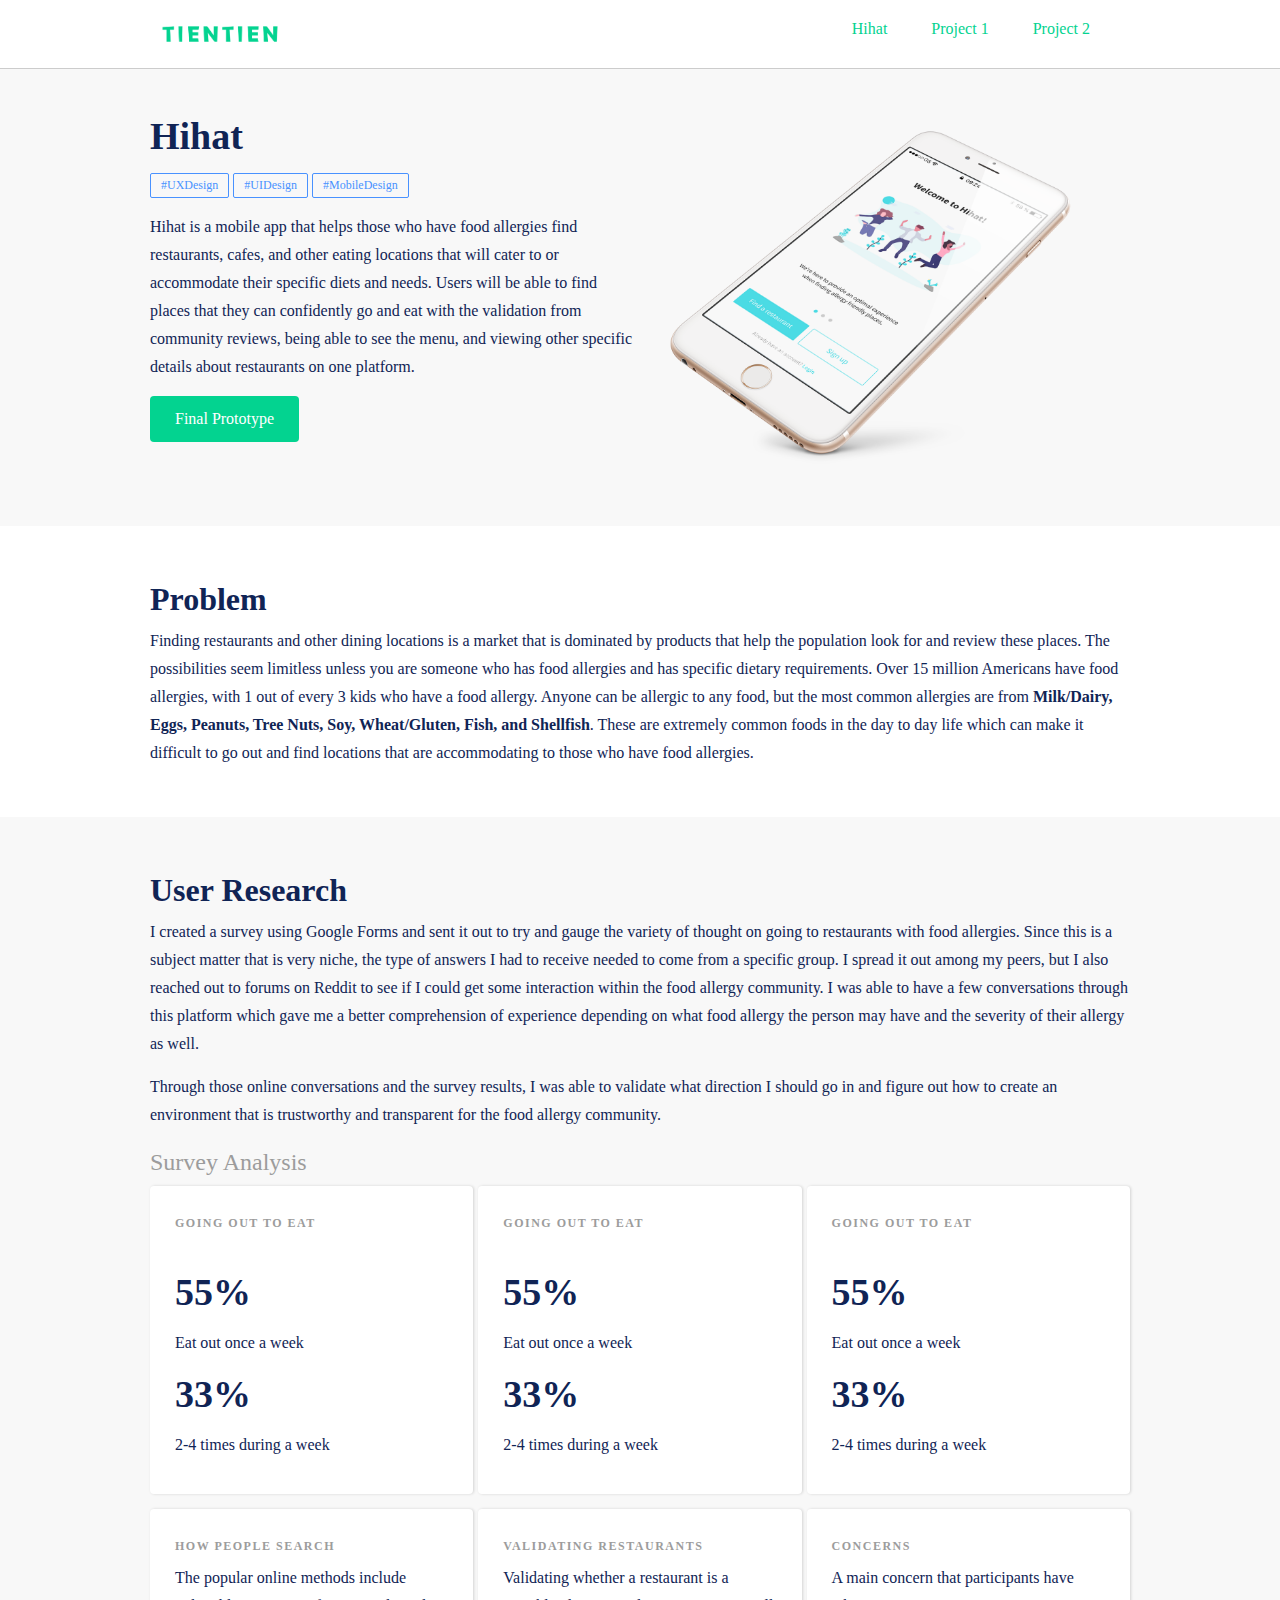
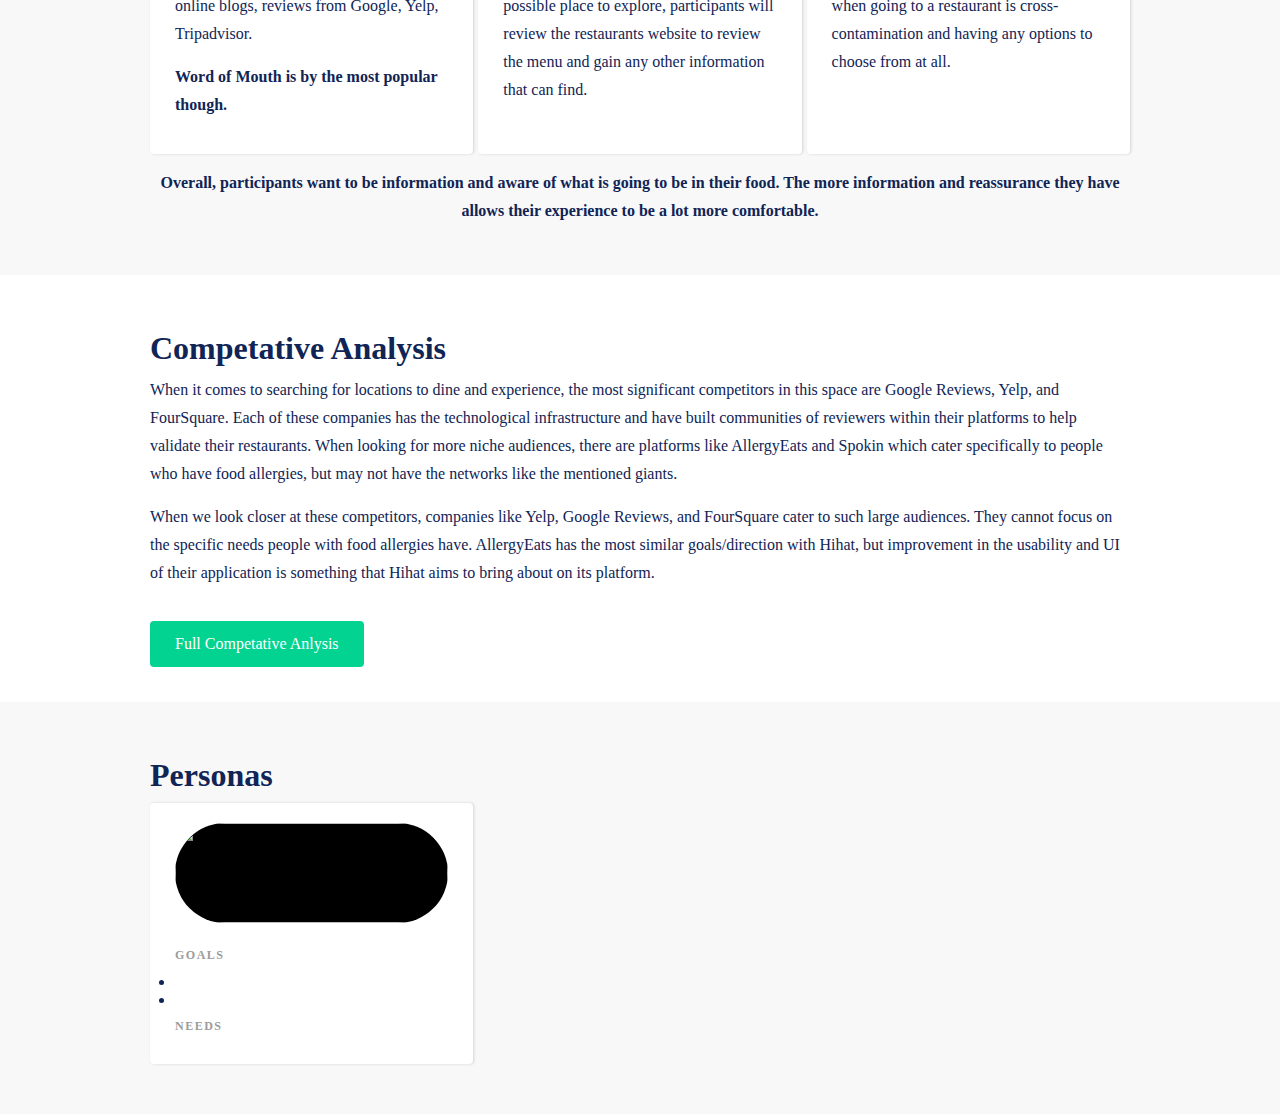
==== projects/hihat.html @ 645c4d50 "add hihat case study" ====
<!DOCTYPE HTML>
<html lang = "en">
<head>
	 <!-- basic.html -->
  <title>Tien-Tien | Digital Designer</title>
  <meta charset = "UTF-8" />
  <!--FONT-->
	<link rel="stylesheet" type="text/css" href="../styles/base.css">
  <link rel="stylesheet" href="https://use.typekit.net/vpk2exa.css">
	<link rel="stylesheet" href="https://use.fontawesome.com/releases/v5.3.1/css/all.css" integrity="sha384-mzrmE5qonljUremFsqc01SB46JvROS7bZs3IO2EmfFsd15uHvIt+Y8vEf7N7fWAU" crossorigin="anonymous">
</head>
<body>
	<nav class="navbar-prj"> <!--NAVIGATION-->
		<div class="container">
			<img class="logo" src="../images/Logos/tien-logo_type-sg-h.png"/><!--LOGO-->
			<ul>
				<li><a href="#">Hihat</a></li>
				<li><a href="#">Project 1</a></li>
				<li><a href="#">Project 2</a></li>
			</ul>
		</div>
	</nav>
	<section class="hero project-hero smokey-white">
		<div class="container">
			<div class="flex">
				<div class="two-cols">
					<h1>Hihat</h1>
					<ul class="hashtag-wrap">
						<li>#UXDesign</li>
						<li>#UIDesign</li>
						<li>#MobileDesign</li>
					</ul>
					<p>Hihat is a mobile app that helps those who have food allergies find restaurants, cafes, and other eating locations that will cater to or accommodate their specific diets and needs. Users will be able to find places that they can confidently go and eat with the validation from community reviews, being able to see the menu, and viewing other specific details about restaurants on one platform.</p>
					<a class="button" href="">Final Prototype</a>
				</div>
				<div class="two-cols">
					<img src="../images/hihat-display.png">
				</div>
			</div>
		</div>
	</section>
	<section id="#problem">
		<div class="container">
			<h2>Problem</h2>
			<p>Finding restaurants and other dining locations is a market that is dominated by products that help the population look for and review these places. The possibilities seem limitless unless you are someone who has food allergies and has specific dietary requirements. Over 15 million Americans have food allergies, with 1 out of every 3 kids who have a food allergy. Anyone can be allergic to any food, but the most common allergies are from <strong>Milk/Dairy, Eggs, Peanuts, Tree Nuts, Soy, Wheat/Gluten, Fish, and Shellfish</strong>. These are extremely common foods in the day to day life which can make it difficult to go out and find locations that are accommodating to those who have food allergies.</p>
		</div>
	</section>
	<section id="userResearch" class="smokey-white">
		<div class="container">
			<h2>User Research</h2>
			<p>I created a survey using Google Forms and sent it out to try and gauge the variety of thought on going to restaurants with food allergies. Since this is a subject matter that is very niche, the type of answers I had to receive needed to come from a specific group. I spread it out among my peers, but I also reached out to forums on Reddit to see if I could get some interaction within the food allergy community. I was able to have a few conversations through this platform which gave me a better comprehension of experience depending on what food allergy the person may have and the severity of their allergy as well.</p>
			<p>Through those online conversations and the survey results, I was able to validate what direction I should go in and figure out how to create an environment that is trustworthy and transparent for the food allergy community.</p>
			<h3>Survey Analysis</h3>
			<div class="flex-bwt">
				<div class="three-cols card">
					<h6>Going out to eat</h6>
					<img src="">
					<h1>55%</h1>
					<p>Eat out once a week</p>
					<h1>33%</h1>
					<p>2-4 times during a week</p>
				</div>
				<div class="three-cols card">
					<h6>Going out to eat</h6>
					<img src="">
					<h1>55%</h1>
					<p>Eat out once a week</p>
					<h1>33%</h1>
					<p>2-4 times during a week</p>
				</div>
				<div class="three-cols card">
					<h6>Going out to eat</h6>
					<img src="">
					<h1>55%</h1>
					<p>Eat out once a week</p>
					<h1>33%</h1>
					<p>2-4 times during a week</p>
				</div>
			</div>
			<div class="flex-bwt">
				<div class="three-cols card">
					<h6>How people search</h6>
					<p>The popular online methods include online blogs, reviews from Google, Yelp, Tripadvisor.</p>
					<p><strong>Word of Mouth is by the most popular though.</strong></p>
				</div>
				<div class="three-cols card">
					<h6>Validating Restaurants</h6>
					<p>Validating whether a restaurant is a possible place to explore, participants will review the restaurants website to review the menu and gain any other information that can find.</p>
				</div>
				<div class="three-cols card">
					<h6>Concerns</h6>
					<p>A main concern that participants have when going to a restaurant is cross-contamination and having any options to choose from at all. </p>
				</div>
			</div>
			<p class="text-center"><strong>Overall, participants want to be information and aware of what is going to be in their food. The more information and reassurance they have allows their experience to be a lot more comfortable. </strong></p>
		</div>
	</section>
	<section id="compAnalysis">
		<div class="container">
			<h2>Competative Analysis</h2>
			<p>When it comes to searching for locations to dine and experience, the most significant competitors in this space are Google Reviews, Yelp, and FourSquare. Each of these companies has the technological infrastructure and have built communities of reviewers within their platforms to help validate their restaurants. When looking for more niche audiences, there are platforms like AllergyEats and Spokin which cater specifically to people who have food allergies, but may not have the networks like the mentioned giants.</p>
			<p>When we look closer at these competitors, companies like Yelp, Google Reviews, and FourSquare cater to such large audiences. They cannot focus on the specific needs people with food allergies have. AllergyEats has the most similar goals/direction with Hihat, but improvement in the usability and UI of their application is something that Hihat aims to bring about on its platform.</p>
			<div class="flex-bwt">
				<div class="four-cols"><img src=""></div>
				<div class="four-cols"><img src=""></div>
				<div class="four-cols"><img src=""></div>
				<div class="four-cols"><img src=""></div>
			</div>
			<a class="button" href="">Full Competative Anlysis</a>
		</div>
	</section>
	<section id="personas" class="smokey-white">
		<div class="container">
			<h2>Personas</h2>
			<div class="flex-bwt">
				<div class="three-cols card">
					<img class="profile" src="">
					<h6>Goals</h6>
						<ul>
							<li></li>
							<li></li>
						</ul>
					<h6>Needs</h6>
				</div>
			</div>
		</div>
	</section>
</body>
</html>
---- styles/base.css ----
/* CSS for my Portfolio */

* {
	box-sizing: border-box;
	margin: 0;
	padding: 0;
	color: #102455;
}

/*
TABLE OF CONTENTS
  1. General styles
  2. Navigation
  3. Portfolio
  4. About
  5. Contact
*/

/* GENERAL STYLES */
a {
	text-decoration-line: none;
	color: #03d390;
}
a:hover{
	text-decoration-line: underline;
}
h1 {
	font-weight: bold; 
	font-size: 38px;
	margin: 10px 0px 15px 0px;
}
h2 { 
	font-size: 32px;
	line-height: 36px;
	margin: 20px 0 10px 0;
}
h3 {
	font-weight: 400;
	font-size: 24px;
	color: #9c9c9c;
	margin: 20px 0px 10px 0px;
}
h4 { }
h5 { }
h6 {
	font-size: 12px;
	color: #9c9c9c;
	font-weight: bold;
	text-transform: uppercase;
	letter-spacing: 1.5px;
	margin: 10px 0px;
}
p {
	font-size: 16px; 
	line-height: 28px;
	margin-bottom: 15px;
}
.text-center {
	text-align: center;
}
section {
	padding: 35px 0px;
}
.container {
	margin: 0px 150px 0px 150px;
}
.smokey-white {
	background-color: #F8F8F8;
}
.button {
	display: inline-block;
	text-align: center;
	color: white;
	background-color: #03d390;
	border-radius: 4px;
	padding: 14px 25px;
	text-decoration: none;
}
.button:hover{
	text-decoration: none;
	box-shadow: 1px 2px 10px 4px rgba(0,0,0, 0.15);
}
img {
	border-radius: 4px;
	width: 100%;
	height: auto;
	margin-bottom: 15px;
}
.profile {
	width: 100xpx;
	height: 100px;
	border-radius: 100px;
	background-color: black;
}
.card {
	background-color: white;
	border-radius: 4px;
	box-shadow: 1px 0px 3px rgba(0,0,0, 0.15);
	padding: 20px 25px;
	margin-bottom: 15px;
}

/*FLEXBOX*/
.flex {
	display: flex;
	justify-content:flex-start;
	flex-direction: row;
	flex-wrap: wrap;
}
.flex-bwt {
	display: flex;
	align-items: stretch;
	justify-content:space-between;
	flex-direction: row;
	flex-wrap: wrap;
}
.two-cols {width: 50%;}
.three-cols {width: 33%;}
.four-cols {width: 23%;}
.flex-30 {width: 30%;}
.flex-70 {width: 70%;}
.flex-padding {padding: 0px 25px 25px 25px;}

/*NAVIGATION*/
nav, .navbar-prj {
	background-color: white;
	position: fixed;
	border-bottom: 1px solid #ccc;
	padding: 10px 0px;
	width: 100%;
}
.navbar-prj {
	position:relative;
}
nav > .container {
	display: flex;
	justify-content: space-between;
	align-items: flex-start;
}
nav > .container > ul > li {
	display: inline-block;
	text-align: center;
	padding: 10px 0px;
	margin-right: 40px;
}
nav > .container > ul > li > a{
	text-decoration: none;
}
.logo {
	width: 140px;
	height: auto;
	margin-bottom: 0px;
}
.navbar-prj {
	
}

/* HEADER */
header {
	text-align: center;
	height: 85vh;
}
.hero {
	display: flex;
	justify-content: center;
	align-items: center;
	flex-direction: column;
}
.hero > .container > p {
	color: #9c9c9c;
}
.me {
	width: 120px;
	height: auto;
}

/* PORTFOLIO */
.things {
	background-color: #102455;
	border-radius: 4px;
	color: white;
	display: block;
	font-size: 12px;
	margin: -55px auto 25px auto;
	padding: 12px 15px;
	text-align: center;
	text-decoration: none;
	width: 15%;
}
article {
	padding: 35px;
	border: 1px solid gray;
	border-radius: 4px;
	background-color: white;
}
.hashtag-wrap {
	list-style: none;
	padding-bottom: 15px;
}
.hashtag-wrap > li{
	border: 1px solid #4992ff;
	border-radius: 2px;
	color: #4992ff;
	display: inline-block;
	font-size: 12px;
	font-weight: lighter;
	padding: 4px 10px;
	text-align: center;
}

/* ABOUT */
.resume-btn {
	width: 100%;
}
.dp-icon {
	width: 100px;
	height: 100px;
}
.fun-things {
	border: 1px solid #4992ff;
	border-radius: 4px;
	padding: 20px;
	text-align: center;
	width: 32%;
}
.fun-things > img {
	height: 120px;
	width: 120px;
	margin: 0px auto 15px auto;
}

/*CONTACT*/
#contact {
	text-align: center;
}
.email-btn {
	width: 25%;
}
.social-media {
	font-size: 20px;
	margin-bottom: 15px;
}
.social-media > a {
	display: inline-block;
	margin-right: 15px;
}

/*FOOTER*/
footer {
	height: 100px;
	background-color: #2D2D2D;
	padding: 20px 0;
}
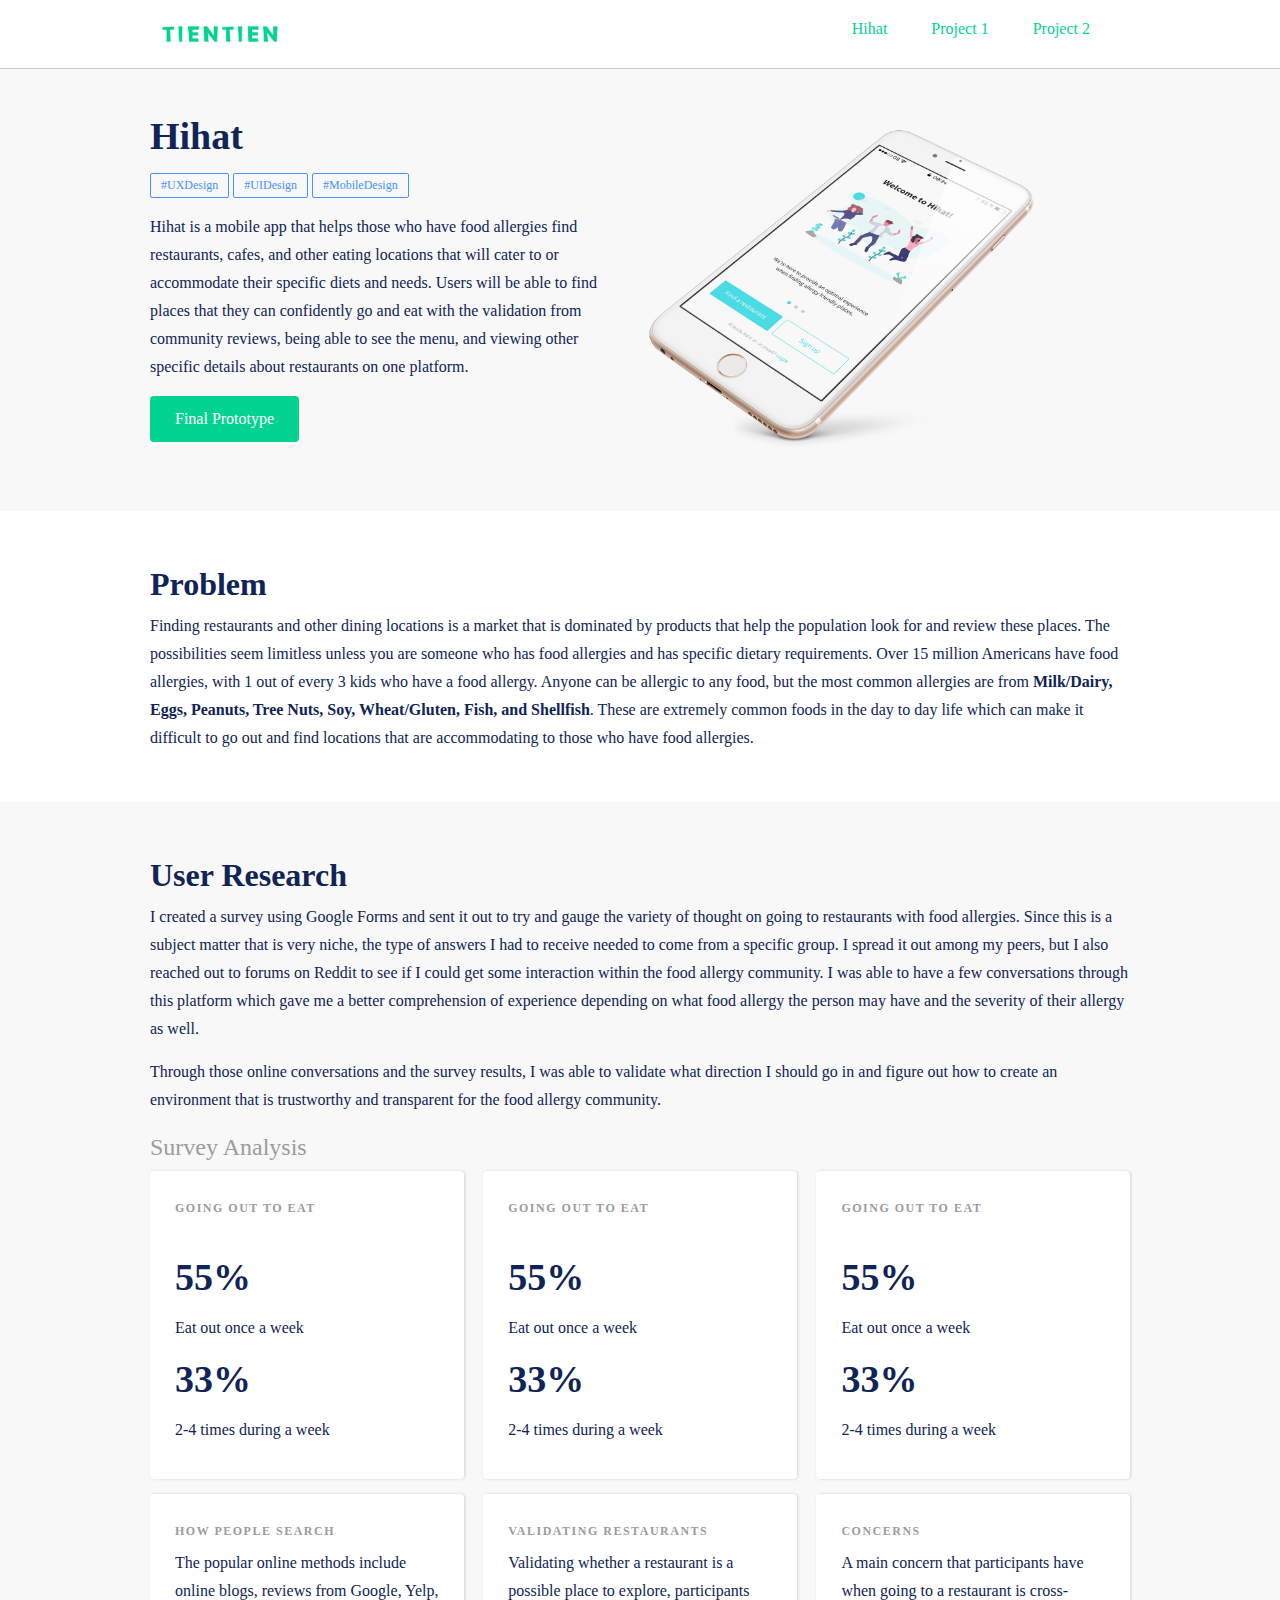
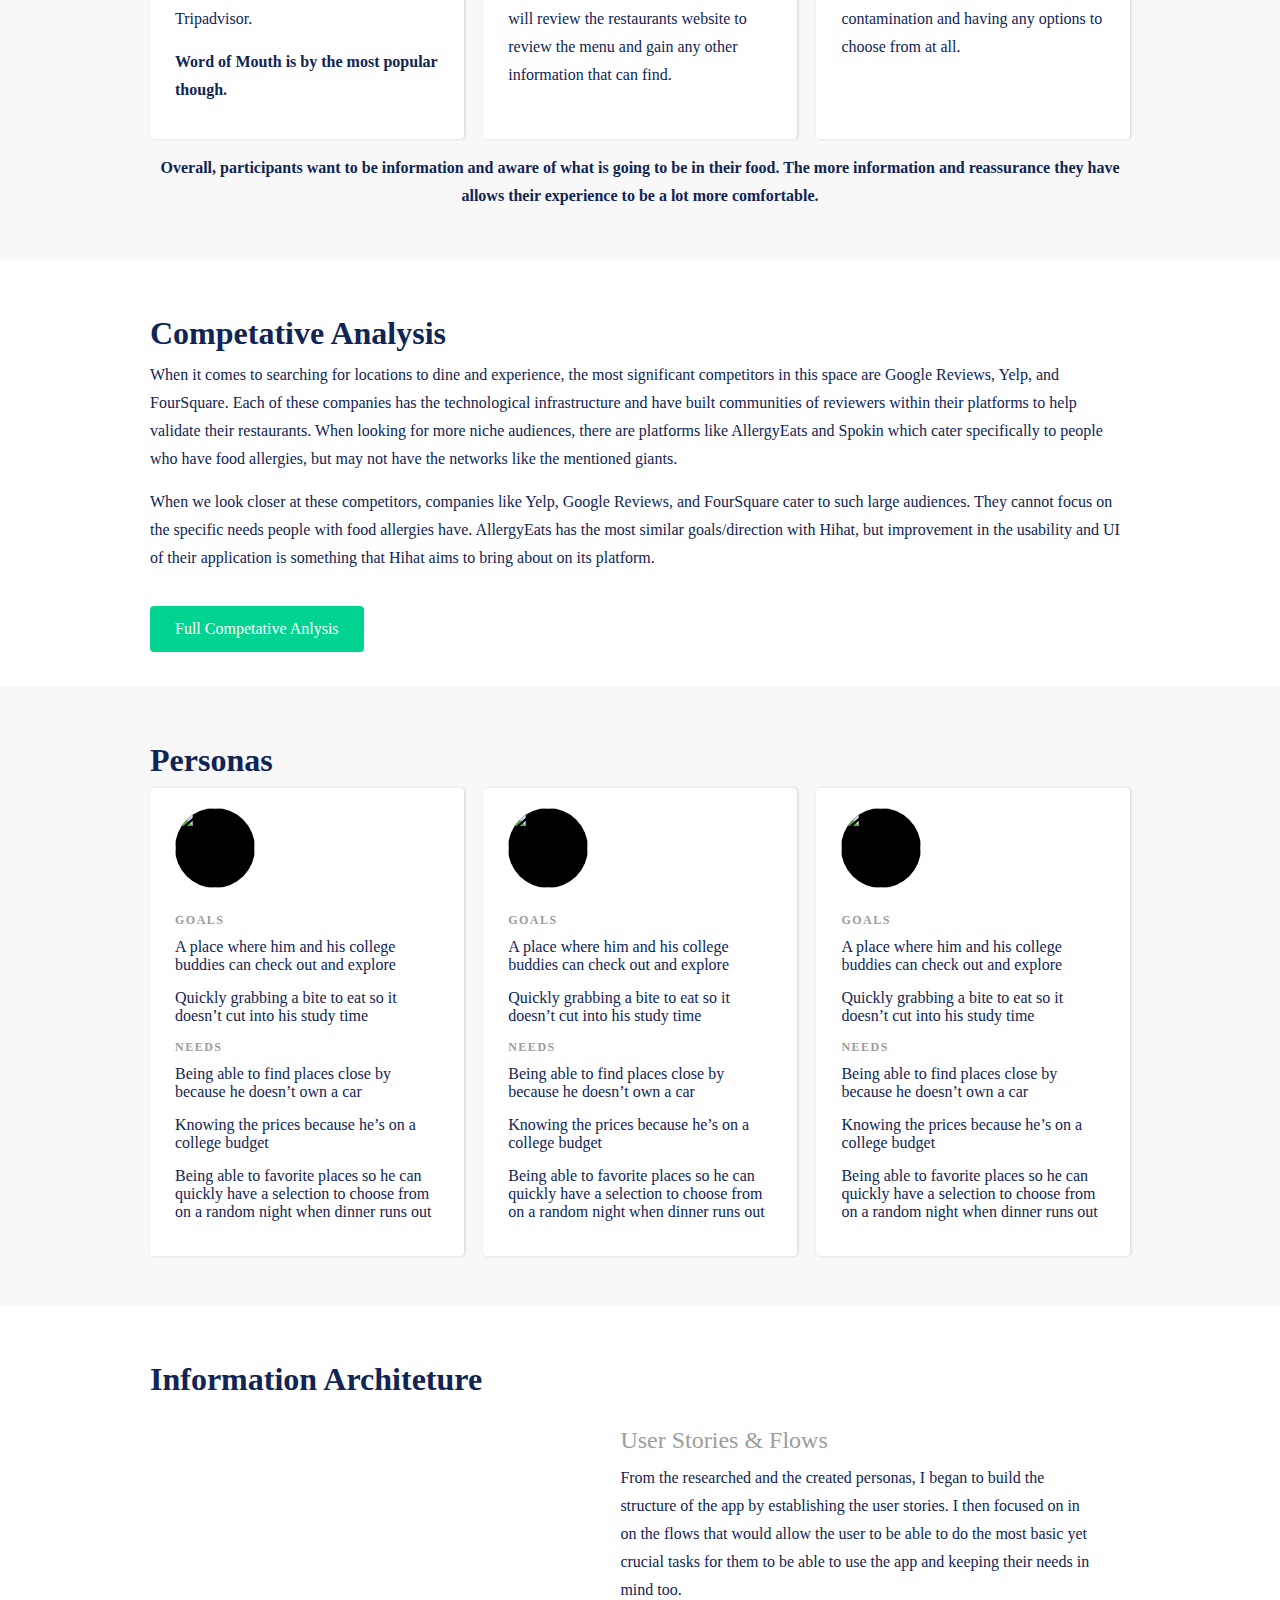
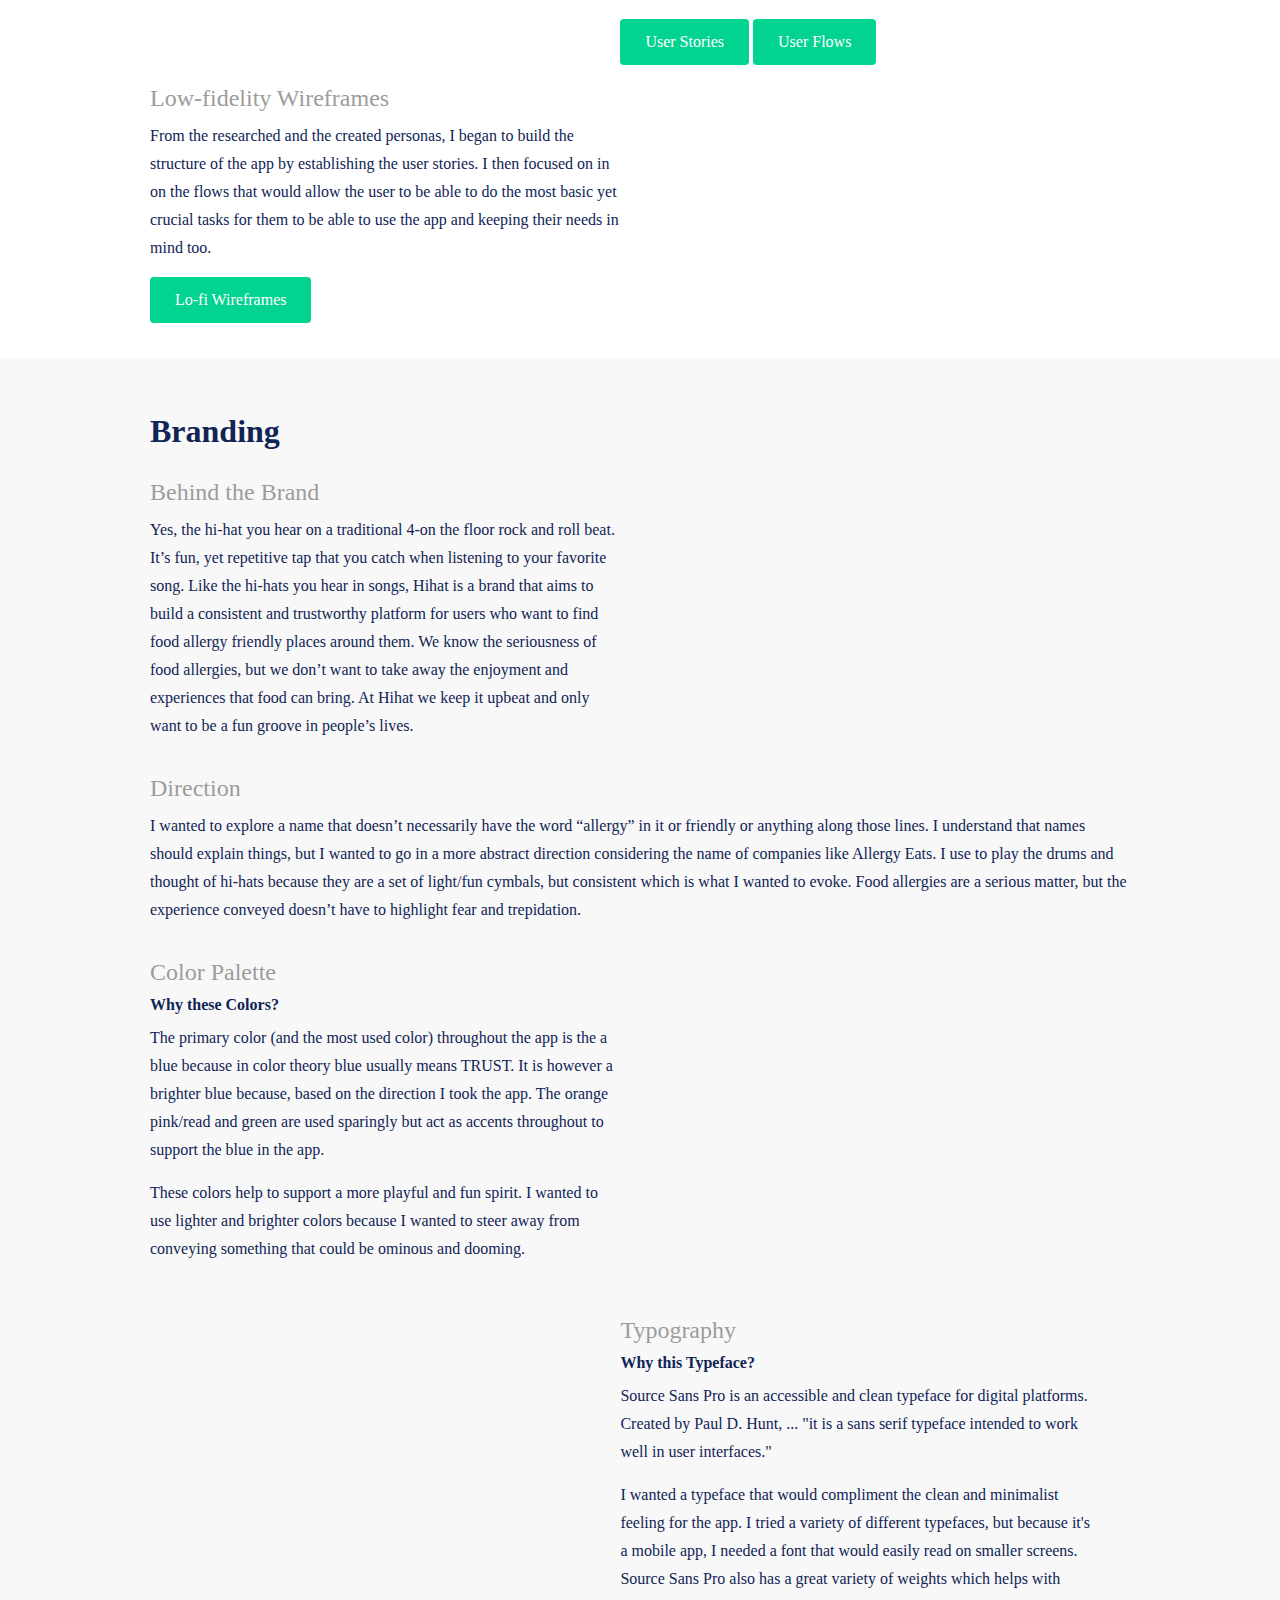
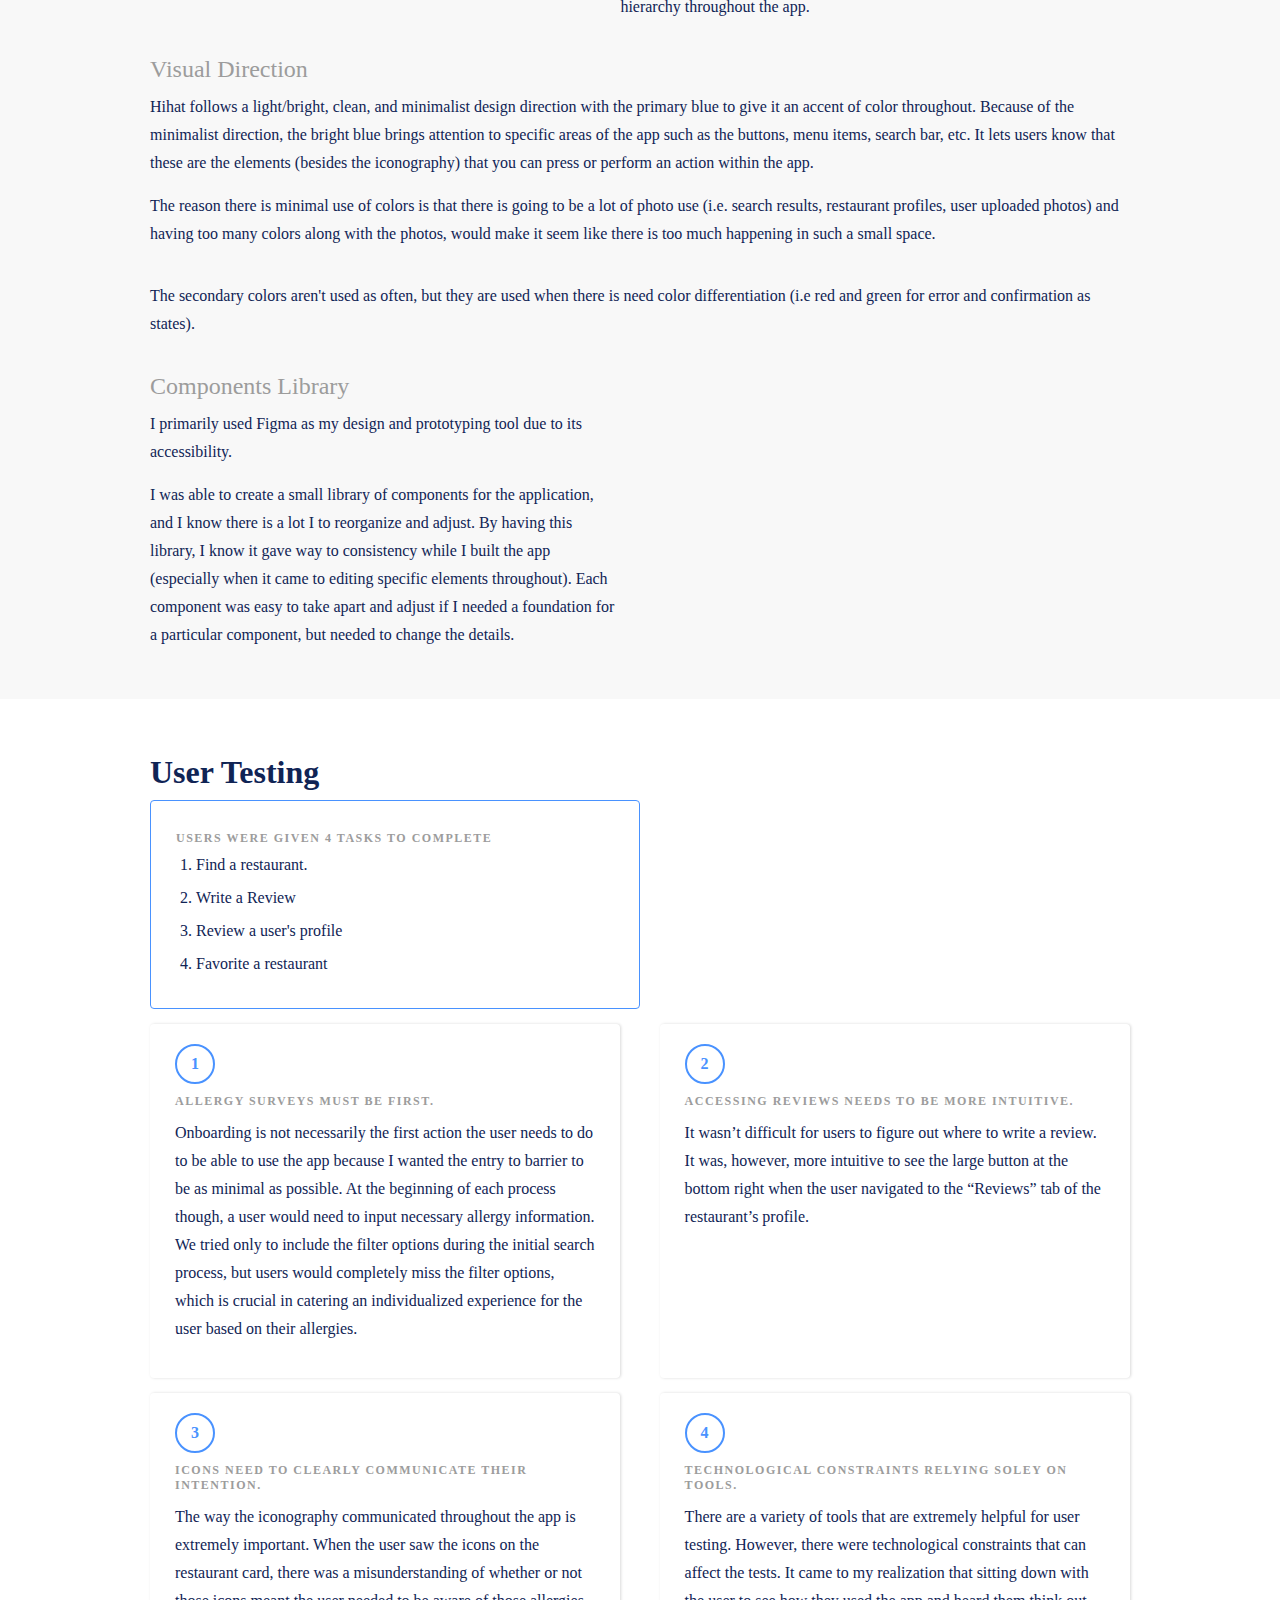
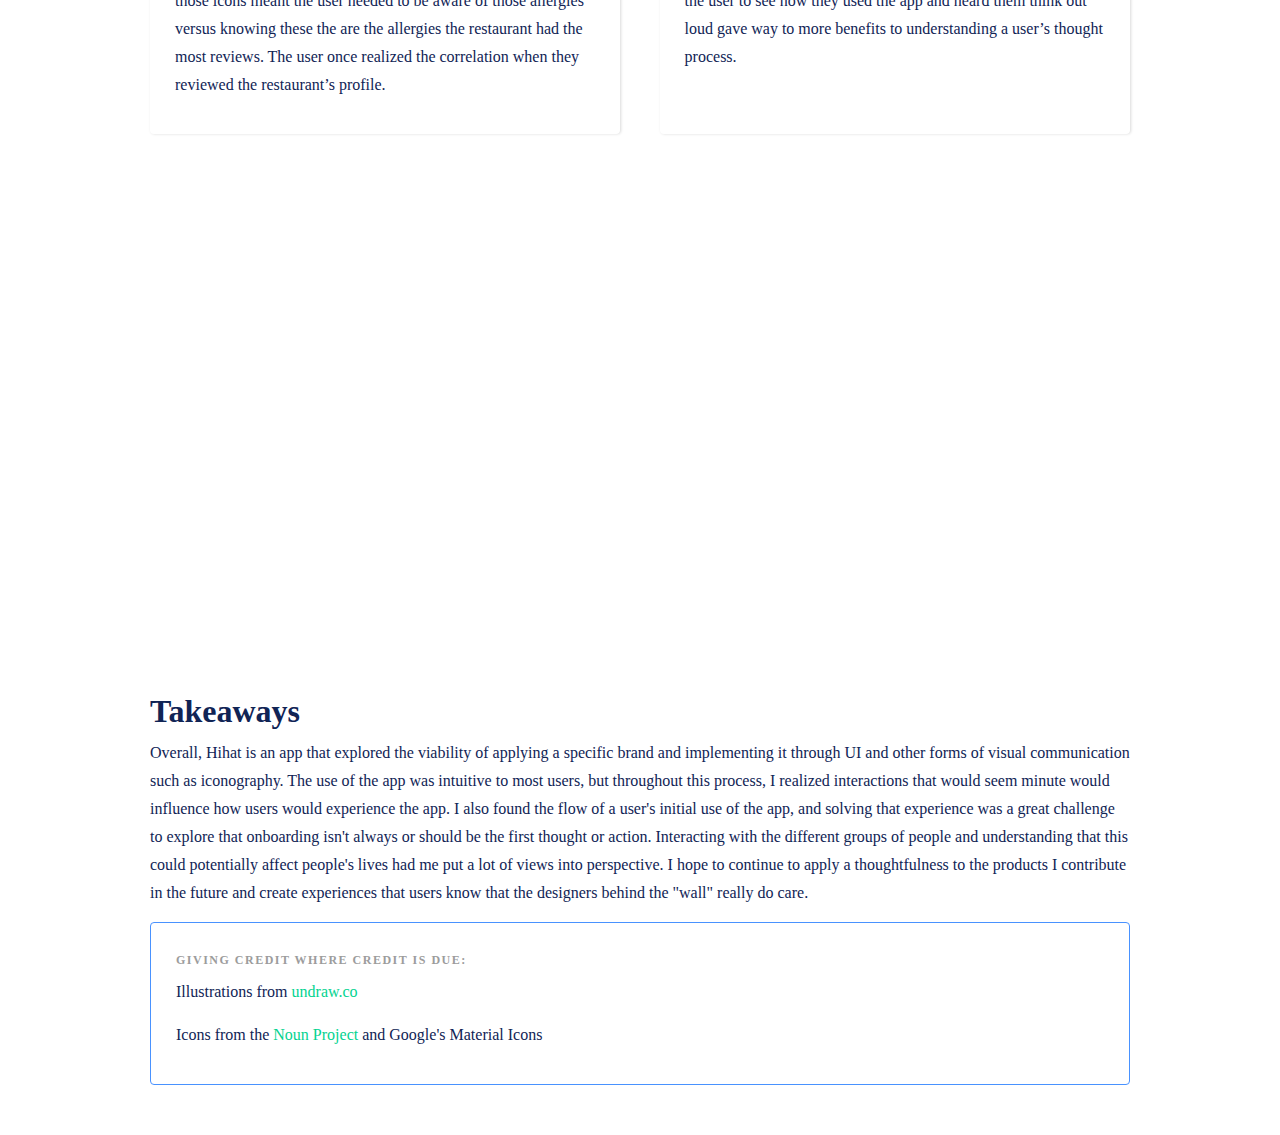
==== commit f1435212: "finish initial hithat case study layout" ====
--- a/projects/hihat.html
+++ b/projects/hihat.html
@@ -114,14 +114,168 @@
 			<h2>Personas</h2>
 			<div class="flex-bwt">
 				<div class="three-cols card">
-					<img class="profile" src="">
+					<img class="profile-img" src="">
 					<h6>Goals</h6>
-						<ul>
-							<li></li>
-							<li></li>
+						<ul class="persona-list">
+							<li>A place where him and his college buddies can check out and explore</li>
+							<li>Quickly grabbing a bite to eat so it doesn’t cut into his study time</li>
 						</ul>
 					<h6>Needs</h6>
-				</div>
+						<ul class="persona-list">
+							<li>Being able to find places close by because he doesn’t own a car</li>
+							<li>Knowing the prices because he’s on a college budget</li>
+							<li>Being able to favorite places so he can quickly have a selection to choose from on a random night when dinner runs out</li>
+						</ul>
+				</div>
+				<div class="three-cols card">
+					<img class="profile-img" src="">
+					<h6>Goals</h6>
+						<ul class="persona-list">
+							<li>A place where him and his college buddies can check out and explore</li>
+							<li>Quickly grabbing a bite to eat so it doesn’t cut into his study time</li>
+						</ul>
+					<h6>Needs</h6>
+						<ul class="persona-list">
+							<li>Being able to find places close by because he doesn’t own a car</li>
+							<li>Knowing the prices because he’s on a college budget</li>
+							<li>Being able to favorite places so he can quickly have a selection to choose from on a random night when dinner runs out</li>
+						</ul>
+				</div>
+				<div class="three-cols card">
+					<img class="profile-img" src="">
+					<h6>Goals</h6>
+						<ul class="persona-list">
+							<li>A place where him and his college buddies can check out and explore</li>
+							<li>Quickly grabbing a bite to eat so it doesn’t cut into his study time</li>
+						</ul>
+					<h6>Needs</h6>
+						<ul class="persona-list">
+							<li>Being able to find places close by because he doesn’t own a car</li>
+							<li>Knowing the prices because he’s on a college budget</li>
+							<li>Being able to favorite places so he can quickly have a selection to choose from on a random night when dinner runs out</li>
+						</ul>
+				</div>
+			</div>
+		</div>
+	</section>
+	<section id="ia">
+		<div class="container">
+			<h2>Information Architeture</h2>
+			<div class="flex">
+				<div class="two-cols"><img src=""></div>
+				<div class="two-cols">
+					<h3>User Stories &amp; Flows</h3>
+					<p>From the researched and the created personas, I began to build the structure of the app by establishing the user stories. I then focused on in on the flows that would allow the user to be able to do the most basic yet crucial tasks for them to be able to use the app and keeping their needs in mind too.</p>
+					<a class="button" href="">User Stories</a>
+					<a class="button" href="">User Flows</a>
+				</div>
+			</div>
+		</div>
+		<div class="container">
+			<div class="flex">
+				<div class="two-cols">
+					<h3>Low-fidelity Wireframes</h3>
+					<p>From the researched and the created personas, I began to build the structure of the app by establishing the user stories. I then focused on in on the flows that would allow the user to be able to do the most basic yet crucial tasks for them to be able to use the app and keeping their needs in mind too.</p>
+					<a class="button" href="">Lo-fi Wireframes</a>
+				</div>
+				<div class="two-cols"><img src=""></div>
+			</div>
+		</div>
+	</section>
+	<section id="branding" class="smokey-white">
+		<div class="container">
+			<h2>Branding</h2>
+			<div class="flex">
+				<div class="two-cols">
+					<h3>Behind the Brand</h3>
+					<p>Yes, the hi-hat you hear on a traditional 4-on the floor rock and roll beat. It’s fun, yet repetitive tap that you catch when listening to your favorite song. Like the hi-hats you hear in songs, Hihat is a brand that aims to build a consistent and trustworthy platform for users who want to find food allergy friendly places around them. We know the seriousness of food allergies, but we don’t want to take away the enjoyment and experiences that food can bring. At Hihat we keep it upbeat and only want to be a fun groove in people’s lives.</p>
+				</div>
+				<div class="two-cols"><img src=""></div>
+			</div>
+			<h3>Direction</h3>
+			<p>I wanted to explore a name that doesn’t necessarily have the word “allergy” in it or friendly or anything along those lines. I understand that names should explain things, but I wanted to go in a more abstract direction considering the name of companies like Allergy Eats. I use to play the drums and thought of hi-hats because they are a set of light/fun cymbals, but consistent which is what I wanted to evoke. Food allergies are a serious matter, but the experience conveyed doesn’t have to highlight fear and trepidation.</p>
+			<div class="flex">
+				<div class="two-cols">
+					<h3>Color Palette</h3>
+					<h4>Why these Colors?</h4>
+					<p>The primary color (and the most used color) throughout the app is the a blue because in color theory blue usually means TRUST. It is however a brighter blue because, based on the direction I took the app. The orange pink/read and green are used sparingly but act as accents throughout to support the blue in the app.</p>
+					<p>These colors help to support a more playful and fun spirit. I wanted to use lighter and brighter colors because I wanted to steer away from conveying something that could be ominous and dooming.</p>
+				</div>
+				<div class="two-cols"></div>
+				<div class="two-cols"></div>
+				<div class="two-cols">
+					<img src="">
+					<h3>Typography</h3>
+					<h4>Why this Typeface?</h4>
+					<p>Source Sans Pro is an accessible and clean typeface for digital platforms. Created by Paul D. Hunt, ... "it is a sans serif typeface intended to work well in user interfaces."</p>
+					<p>I wanted a typeface that would compliment the clean and minimalist feeling for the app. I tried a variety of different typefaces, but because it's a mobile app, I needed a font that would easily read on smaller screens. Source Sans Pro also has a great variety of weights which helps with hierarchy throughout the app.</p>
+				</div>
+			</div>
+			<h3>Visual Direction</h3>
+			<p>Hihat follows a light/bright, clean, and minimalist design direction with the primary blue to give it an accent of color throughout. Because of the minimalist direction, the bright blue brings attention to specific areas of the app such as the buttons, menu items, search bar, etc. It lets users know that these are the elements (besides the iconography) that you can press or perform an action within the app.</p>
+			<p>The reason there is minimal use of colors is that there is going to be a lot of photo use (i.e. search results, restaurant profiles, user uploaded photos) and having too many colors along with the photos, would make it seem like there is too much happening in such a small space.</p>
+			<div class="flex">
+				<div class=""><img src=""></div>
+				<div class=""><img src=""></div>
+				<div class=""><img src=""></div>
+				<div class=""><img src=""></div>
+			</div>
+			<p>The secondary colors aren't used as often, but they are used when there is need color differentiation (i.e red and green for error and confirmation as states).</p>
+			<div class="flex">
+				<div class="two-cols">
+					<h3>Components Library</h3>
+					<p>I primarily used Figma as my design and prototyping tool due to its accessibility.</p>
+					<p>I was able to create a small library of components for the application, and I know there is a lot I to reorganize and adjust. By having this library, I know it gave way to consistency while I built the app (especially when it came to editing specific elements throughout). Each component was easy to take apart and adjust if I needed a foundation for a particular component, but needed to change the details.</p>
+				</div>
+				<div class="two-cols"><img src=""></div>
+			</div>
+		</div>
+	</section>
+	<section id="userTesting">
+		<div class="container">
+			<h2>User Testing</h2>
+			<div style="width: 50%;" class="card card-outline">
+				<h6>users were given 4 tasks to complete</h6>
+				<ol class="user-test-list">
+					<li>Find a restaurant.</li>
+					<li>Write a Review</li>
+					<li>Review a user's profile</li>
+					<li>Favorite a restaurant</li>
+				</ol>
+			</div>
+			<div class="flex-bwt">
+				<div class="card two-cols">
+					<div class="circle-number">1</div>
+					<h6>ALLERGY SURVEYS MUST BE FIRST.</h6>
+					<p>Onboarding is not necessarily the first action the user needs to do to be able to use the app because I wanted the entry to barrier to be as minimal as possible. At the beginning of each process though, a user would need to input necessary allergy information. We tried only to include the filter options during the initial search process, but users would completely miss the filter options, which is crucial in catering an individualized experience for the user based on their allergies.</p>
+				</div>
+				<div class="card two-cols">
+					<div class="circle-number">2</div>
+					<h6>ACCESSING REVIEWS NEEDS TO BE MORE INTUITIVE.</h6>
+					<p>It wasn’t difficult for users to figure out where to write a review. It was, however, more intuitive to see the large button at the bottom right when the user navigated to the “Reviews” tab of the restaurant’s profile.</p>
+				</div>
+				<div class="card two-cols">
+					<div class="circle-number">3</div>
+					<h6>ICONS NEED TO CLEARLY COMMUNICATE THEIR INTENTION.</h6>
+					<p>The way the iconography communicated throughout the app is extremely important. When the user saw the icons on the restaurant card, there was a misunderstanding of whether or not those icons meant the user needed to be aware of those allergies versus knowing these the are the allergies the restaurant had the most reviews. The user once realized the correlation when they reviewed the restaurant’s profile.</p>
+				</div>
+				<div class="card two-cols">
+					<div class="circle-number">4</div>
+					<h6>TECHNOLOGICAL CONSTRAINTS RELYING SOLEY ON TOOLS.</h6>
+					<p>There are a variety of tools that are extremely helpful for user testing. However, there were technological constraints that can affect the tests. It came to my realization that sitting down with the user to see how they used the app and heard them think out loud gave way to more benefits to understanding a user’s thought process.</p>
+				</div>
+			</div>
+		</div>
+	</section>
+	<iframe style="border: none;" width="100%" height="450" src="https://www.figma.com/embed?embed_host=share&url=https%3A%2F%2Fwww.figma.com%2Fproto%2FX7tddo884P0lS9YSwFUjGNcL%2FHihat%3Fnode-id%3D147%253A0%26viewport%3D362%252C353%252C0.0476998%26scaling%3Dscale-down" allowfullscreen></iframe>
+	<section id="conclusions">
+		<div class="container">
+			<h2>Takeaways</h2>
+			<p>Overall, Hihat is an app that explored the viability of applying a specific brand and implementing it through UI and other forms of visual communication such as iconography. The use of the app was intuitive to most users, but throughout this process, I realized interactions that would seem minute would influence how users would experience the app. I also found the flow of a user's initial use of the app, and solving that experience was a great challenge to explore that onboarding isn't always or should be the first thought or action. Interacting with the different groups of people and understanding that this could potentially affect people's lives had me put a lot of views into perspective. I hope to continue to apply a thoughtfulness to the products I contribute in the future and create experiences that users know that the designers behind the "wall" really do care.</p>
+			<div class="card card-outline">
+				<h6>GIVING CREDIT WHERE CREDIT IS DUE:</h6>
+				<p>Illustrations from <a href="">undraw.co</a></p>
+				<p>Icons from the <a href="">Noun Project</a> and Google's Material Icons</p>
 			</div>
 		</div>
 	</section>
--- a/styles/base.css
+++ b/styles/base.css
@@ -40,7 +40,9 @@
 	color: #9c9c9c;
 	margin: 20px 0px 10px 0px;
 }
-h4 { }
+h4 { 
+	margin-bottom: 10px;
+}
 h5 { }
 h6 {
 	font-size: 12px;
@@ -86,9 +88,9 @@
 	height: auto;
 	margin-bottom: 15px;
 }
-.profile {
-	width: 100xpx;
-	height: 100px;
+.profile-img {
+	width: 80px;
+	height: 80px;
 	border-radius: 100px;
 	background-color: black;
 }
@@ -98,6 +100,10 @@
 	box-shadow: 1px 0px 3px rgba(0,0,0, 0.15);
 	padding: 20px 25px;
 	margin-bottom: 15px;
+}
+.card-outline {
+	box-shadow: none;
+	border: 1px solid #4992ff;
 }
 
 /*FLEXBOX*/
@@ -114,8 +120,8 @@
 	flex-direction: row;
 	flex-wrap: wrap;
 }
-.two-cols {width: 50%;}
-.three-cols {width: 33%;}
+.two-cols {width: 48%;}
+.three-cols {width: 32%;}
 .four-cols {width: 23%;}
 .flex-30 {width: 30%;}
 .flex-70 {width: 70%;}
@@ -252,3 +258,29 @@
 	padding: 20px 0;
 }
 
+/*--HIHAT--*/
+.persona-list {
+	list-style: none;
+}
+.persona-list > li {
+	margin-bottom: 15px;
+}
+.user-test-list {
+	padding-left: 20px;
+}
+.user-test-list > li {
+	margin-bottom: 15px;
+}
+.circle-number {
+	display: flex;
+	justify-content: center;
+	align-items: center;
+	color: #4992ff;
+	text-align: center;
+	font-weight: bold;
+	border: 2px solid #4992ff;
+	border-radius: 100%;
+	height: 40px;
+	width: 40px;
+	padding: 10px;
+}